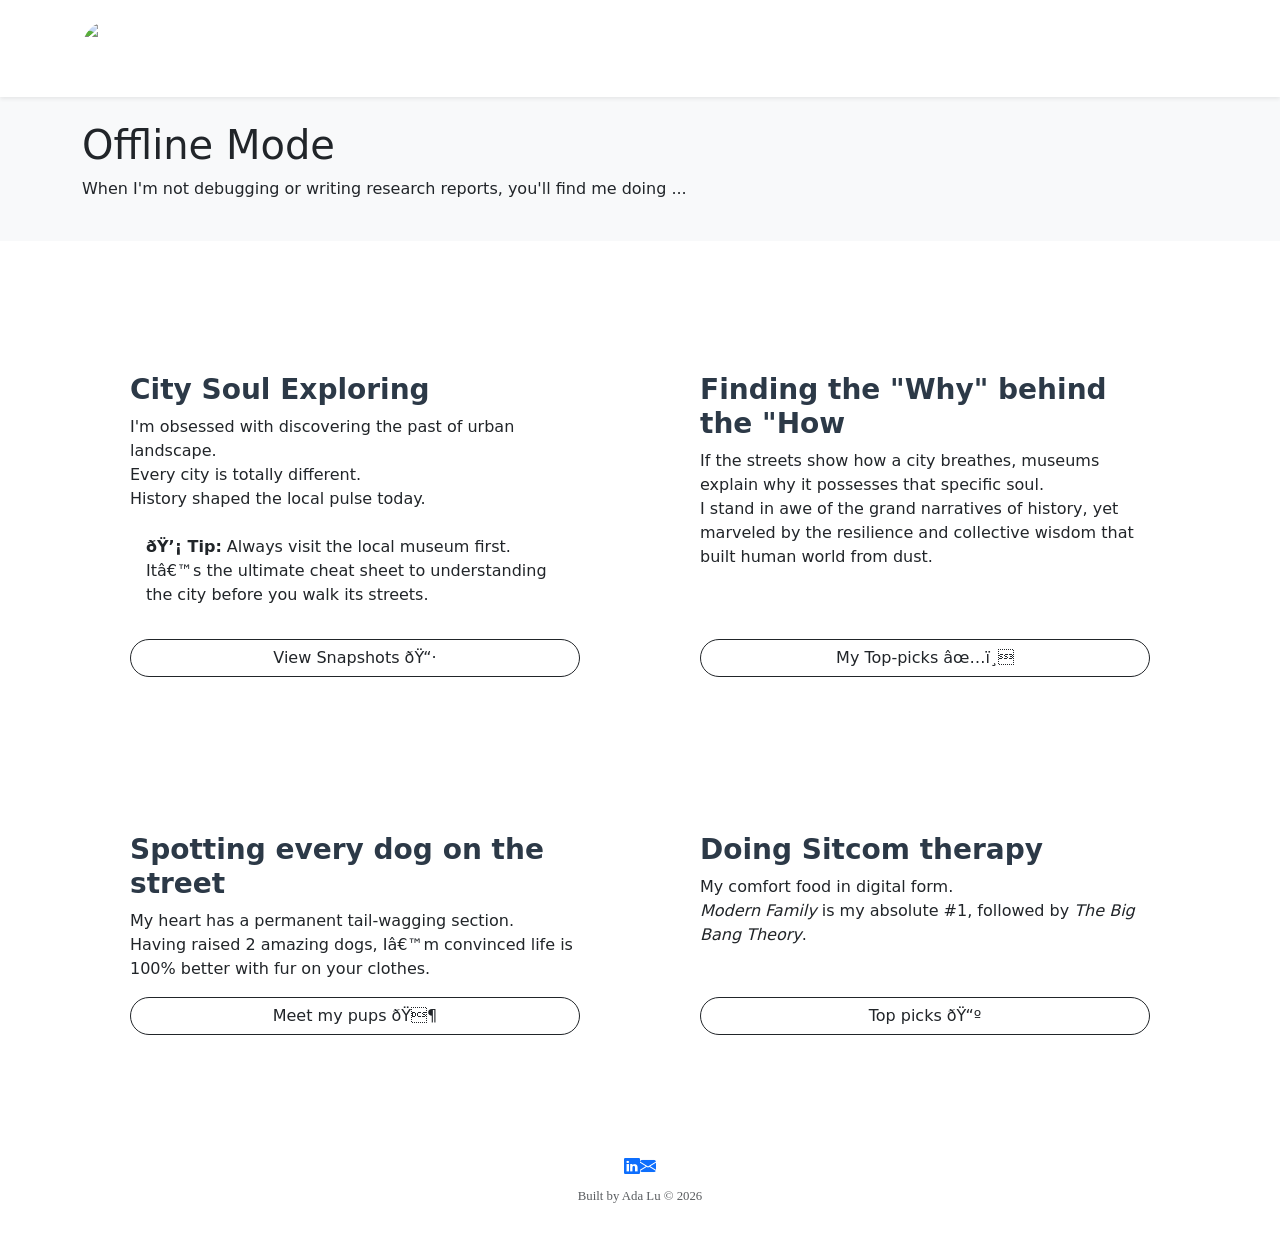
==== hobbies.html @ 808920f4 "init homepage" ====
<!DOCTYPE html>

<html lang="en">
    <head>
        <link href="https://cdn.jsdelivr.net/npm/bootstrap@5.3.8/dist/css/bootstrap.min.css" rel="stylesheet" integrity="sha384-sRIl4kxILFvY47J16cr9ZwB07vP4J8+LH7qKQnuqkuIAvNWLzeN8tE5YBujZqJLB" crossorigin="anonymous">
        <link rel="stylesheet" href="https://cdn.jsdelivr.net/npm/bootstrap-icons@1.13.1/font/bootstrap-icons.min.css">
        <script src="https://cdn.jsdelivr.net/npm/bootstrap@5.3.8/dist/js/bootstrap.bundle.min.js" integrity="sha384-FKyoEForCGlyvwx9Hj09JcYn3nv7wiPVlz7YYwJrWVcXK/BmnVDxM+D2scQbITxI" crossorigin="anonymous"></script>
        <link href="styles.css" rel="stylesheet">
        <title>My Webpage</title>
    </head>
    <body>

        <!-- Set up the navigation bar -->
        <nav class="navbar navbar-expand-lg navbar-dark navbar-color shadow-sm py-3">
            <div class="container">
                <a class="navbar-brand d-flex align-items-center" href="index.html">
                    <img src="photo/personal photo.jpg" alt="Ada's photo" width="55" height="55" class="rounded-circle me-3" style="object-fit: cover;">
                    <span class="fs-5 fw-bold">Ada Lu</span>
                </a>
                <button class="navbar-toggler" type="button" data-bs-toggle="collapse" data-bs-target="#navbarNavAltMarkup" aria-controls="navbarNavAltMarkup" aria-expanded="false" aria-label="Toggle navigation">
                    <span class="navbar-toggler-icon"></span>
                </button>
                <div class="collapse navbar-collapse" id="navbarNavAltMarkup">
                    <div class="navbar-nav ms-auto fs-5">
                        <a class="nav-link px-3 nav-text" aria-current="page" href="index.html">Home</a>
                        <a class="nav-link px-3 nav-text" href="experience.html">Experience</a>
                        <a class="nav-link px-3 nav-text" href="projects.html">Projects</a>
                        <a class="nav-link px-3 nav-text" href="hobbies.html">Hobbies</a>
                    </div>
                </div>
            </div>
        </nav>

        <!-- Header -->
        <section class="bg-light py-4">
            <div class="container text-start">
                <h1 class="name-title">Offline Mode</h1>
                <p class="sub-text">When I'm not debugging or writing research reports, you'll find me doing ...</p></p>
            </div>
        </section>

        <!-- Hobbies -->
        <div class="container mt-5">
            <div class="row g-4">
                <div class="col-md-6">
                    <div class="hobby-card p-5 h-100 color-blue d-flex flex-column justify-content-between">
                        <div>
                            <div class="d-flex justify-content-between align-items-start">
                                <span class="badge hobby-tag">Urban Discoverist</span>
                            </div>

                            <h3 class="mt-3 fw-bold" style="color: #2C3947;">City Soul Exploring</h3>
                            <p class="mb-0">I'm obsessed with discovering the past of urban landscape. </p>
                            <p class="mb-0">Every city is totally different.</p>
                            <p class="mb-0">History shaped the local pulse today.</p>
                            <div class="tip p-3 rounded-3 mt-2">
                            <strong>💡 Tip:</strong> Always visit the local museum first. It’s the ultimate cheat sheet to understanding the city before you walk its streets.
                        </div>
                        </div>

                        <button class="btn btn-outline-dark rounded-pill mt-3 w-fit" data-bs-toggle="modal" data-bs-target="#travelModal">
                            View Snapshots 📷
                        </button>
                    </div>
                </div>

                <div class="col-md-6">
                    <div class="hobby-card p-5 h-100 color-beige d-flex flex-column justify-content-between">
                        <div>
                            <div class="d-flex justify-content-between align-items-start">
                                <span class="badge hobby-tag">Museum Wanderer</span>
                            </div>

                            <h3 class="mt-3 fw-bold" style="color: #2C3947;">Finding the "Why" behind the "How</h3>
                            <p class="mb-0">If the streets show how a city breathes, museums explain why it possesses that specific soul. </p>
                            <p class="mb-0">I stand in awe of the grand narratives of history,
                                yet marveled by the resilience and collective wisdom that built human world from dust.</p>
                        </div>

                        <button class="btn btn-outline-dark rounded-pill mt-3 w-fit" data-bs-toggle="modal" data-bs-target="#museumModal">
                            My Top-picks ✅️
                        </button>
                    </div>
                </div>

                <div class="col-md-6">
                    <div class="hobby-card p-5 h-100 color-grey d-flex flex-column justify-content-between">
                        <div>
                            <div class="d-flex justify-content-between align-items-start">
                                <span class="badge hobby-tag">Dog Whisperer</span>
                            </div>

                            <h3 class="mt-3 fw-bold" style="color: #2C3947;">Spotting every dog on the street</h3>
                            <p class="mb-0">My heart has a permanent tail-wagging section.</p>
                            <p class="mb-0">Having raised 2 amazing dogs, I’m convinced life is 100% better with fur on your clothes.</p>
                        </div>

                        <button class="btn btn-outline-dark rounded-pill mt-3 w-fit" data-bs-toggle="modal" data-bs-target="#dogModal">
                            Meet my pups 🐶
                        </button>
                    </div>
                </div>

                <div class="col-md-6">
                    <div class="hobby-card p-5 h-100 color-light d-flex flex-column justify-content-between">
                        <div>
                            <div class="d-flex justify-content-between align-items-start">
                                <span class="badge hobby-tag">Couch Potato</span>
                            </div>

                            <h3 class="mt-3 fw-bold" style="color: #2C3947;">Doing Sitcom therapy</h3>
                            <p class="mb-0">My comfort food in digital form.</p>
                            <p class="mb-0"><em>Modern Family</em> is my absolute #1, followed by <em>The Big Bang Theory</em>.</p>
                        </div>

                        <button class="btn btn-outline-dark rounded-pill mt-3 w-fit" data-bs-toggle="modal" data-bs-target="#tvModal">
                            Top picks 📺
                        </button>
                    </div>
                </div>
            </div>
        </div>

        <!-- Modal: Photos from traveling -->
        <div class="modal fade" id="travelModal" tabindex="-1" aria-labelledby="travelModalLabel" aria-hidden="true">
            <div class="modal-dialog modal-dialog-centered modal-dialog-scrollable">
                <div class="modal-content">
                    <div class="modal-header">
                        <h1 class="modal-title fs-5" id="travelModalLabel">Recent Travel Logs</h1>
                        <button type="button" class="btn-close" data-bs-dismiss="modal" aria-label="Close"></button>
                    </div>
                    <div class="modal-body">
                        <div class="row g-0">
                            <div class="col-md-6"><img src="photo/travel-street.jpg" class="img-fluid rounded-start-4 modal-img" alt="Street in Lijiang"></div>
                            <div class="col-md-6"><img src="photo/travel-village.jpg" class="img-fluid rounded-end-4 modal-img" alt="Village in Anhui"></div>
                            <div class="col-md-6"><img src="photo/travel-cat.jpg" class="img-fluid rounded-start-4 modal-img" alt="Cat in Dali"></div>
                            <div class="col-md-6"><img src="photo/travel-flower.jpg" class="img-fluid rounded-end-4 modal-img" alt="Flowers in Shanghai"></div>
                            <div class="col-md-6"><img src="photo/travel-mountain.jpg" class="img-fluid rounded-start-4 modal-img" alt="Huang Shan"></div>
                            <div class="col-md-6"><img src="photo/travel-suzhou.jpg" class="img-fluid rounded-end-4 modal-img" alt="Suzhou"></div>
                            <div class="col-md-6"><img src="photo/travel-museum.jpg" class="img-fluid rounded-start-4 modal-img" alt="Ningbo Museum"></div>
                            <div class="col-md-6"><img src="photo/travel-lanting.jpg" class="img-fluid rounded-end-4 modal-img" alt="Lanting in Shaoxing"></div>
                        </div>
                    </div>
                    <div class="modal-footer">
                        <button type="button" class="btn btn-secondary" data-bs-dismiss="modal">Close</button>
                    </div>
                </div>
            </div>
        </div>

        <!-- Modal: Top-pick museums -->
        <div class="modal fade" id="museumModal" tabindex="-1" aria-labelledby="museumModalLabel" aria-hidden="true">
            <div class="modal-dialog modal-dialog-centered modal-dialog-scrollable">
                <div class="modal-content">
                    <div class="modal-header">
                        <h1 class="modal-title fs-5" id="museumModalLabel">My Wishlist for museums</h1>
                        <button type="button" class="btn-close" data-bs-dismiss="modal" aria-label="Close"></button>
                    </div>
                    <div class="modal-body">
                        <ul class="list-group">
                            <li class="list-group-item">
                                <input class="form-check-input me-1" type="checkbox" value="" id="firstCheckbox" checked>
                                <label class="form-check-label" for="firstCheckbox">National Museum of China (Beijing, China)</label>
                            </li>
                            <li class="list-group-item">
                                <input class="form-check-input me-1" type="checkbox" value="" id="secondCheckbox">
                                <label class="form-check-label" for="secondCheckbox">The Palace Museum (Beijing, China)</label>
                            </li>
                            <li class="list-group-item">
                                <input class="form-check-input me-1" type="checkbox" value="" id="thirdCheckbox" checked>
                                <label class="form-check-label" for="thirdCheckbox">Shanghai Museum (Shanghai, China)</label>
                            </li>
                            <li class="list-group-item">
                                <input class="form-check-input me-1" type="checkbox" value="" id="fourthCheckbox" checked>
                                <label class="form-check-label" for="fourthCheckbox">Sanxingdui Museum (Guanghan, China)</label>
                            </li>
                            <li class="list-group-item">
                                <input class="form-check-input me-1" type="checkbox" value="" id="fifthCheckbox" checked>
                                <label class="form-check-label" for="fifthCheckbox">Nanjing City Wall Museum (Nanjing, China)</label>
                            </li>
                            <li class="list-group-item">
                                <input class="form-check-input me-1" type="checkbox" value="" id="sixthCheckbox">
                                <label class="form-check-label" for="sixthCheckbox">China Grand Canal Museum (Yangzhou, China)</label>
                            </li>
                            <li class="list-group-item">
                                <input class="form-check-input me-1" type="checkbox" value="" id="seventhCheckbox" checked>
                                <label class="form-check-label" for="seventhCheckbox">Shanxi History Museum (Xi'an, China)</label>
                            </li>
                            <li class="list-group-item">
                                <input class="form-check-input me-1" type="checkbox" value="" id="eighthCheckbox">
                                <label class="form-check-label" for="eighthCheckbox">Nanyue King Wen's Mausoleum (Guangzhou, China)</label>
                            </li>
                            <li class="list-group-item">
                                <input class="form-check-input me-1" type="checkbox" value="" id="ninthCheckbox">
                                <label class="form-check-label" for="ninthCheckbox">Henan Museum (Zhengzhou, China)</label>
                            </li>
                            <li class="list-group-item">
                                <input class="form-check-input me-1" type="checkbox" value="" id="tenthCheckbox" checked>
                                <label class="form-check-label" for="ninthCheckbox">Xi'an Beilin Museum (Xi'an, China)</label>
                            </li>
                        </ul>

                    </div>
                    <div class="modal-footer">
                        <button type="button" class="btn btn-secondary" data-bs-dismiss="modal">Close</button>
                    </div>
                </div>
            </div>
        </div>

        <!-- Modal: My dogs -->
        <div class="modal fade" id="dogModal" tabindex="-1" aria-labelledby="dogModalLabel" aria-hidden="true">
            <div class="modal-dialog modal-dialog-centered">
                <div class="modal-content">
                    <div class="modal-header">
                        <h1 class="modal-title fs-5" id="dogModalLabel">Meet Xiaoxiao and Tuofu</h1>
                        <button type="button" class="btn-close" data-bs-dismiss="modal" aria-label="Close"></button>
                    </div>
                    <div class="modal-body">
                        <div class="row g-0">
                            <div class="col-md-6"><img src="photo/dog-xiaoxiao.jpg" class="img-fluid rounded-start-4 modal-img" alt="My dog named Xiaoxiao"></div>
                            <div class="col-md-6"><img src="photo/dog-tuofu.jpg" class="img-fluid rounded-end-4 modal-img" alt="My dog named Tuofu"></div>
                        </div>
                    </div>
                    <div class="modal-footer">
                        <button type="button" class="btn btn-secondary" data-bs-dismiss="modal">Close</button>
                    </div>
                </div>
            </div>
        </div>

        <!-- Modal: Sitcoms -->
        <div class="modal fade" id="tvModal" tabindex="-1" aria-labelledby="tvModalLabel" aria-hidden="true">
            <div class="modal-dialog modal-dialog-centered modal-dialog-scrollable">
                <div class="modal-content">
                    <div class="modal-header">
                        <h1 class="modal-title fs-5" id="tvModalLabel">My digital "comfort food"</h1>
                        <button type="button" class="btn-close" data-bs-dismiss="modal" aria-label="Close"></button>
                    </div>
                    <div class="modal-body">
                        <div class="row g-0">
                            <div class="col-md-6"><img src="photo/tv-mf.jpg" class="img-fluid rounded-start-4 modal-img" alt="Modern Famliy"></div>
                            <div class="col-md-6"><img src="photo/tv-tbbt.jpg" class="img-fluid rounded-end-4 modal-img" alt="The Big Bang Theory"></div>
                            <div class="col-md-6"><img src="photo/tv-himym.jpg" class="img-fluid rounded-start-4 modal-img" alt="How I Met Your Mother"></div>
                            <div class="col-md-6"><img src="photo/tv-black-books.jpg" class="img-fluid rounded-end-4 modal-img" alt="Black Books"></div>
                        </div>
                    </div>
                    <div class="modal-footer">
                        <button type="button" class="btn btn-secondary" data-bs-dismiss="modal">Close</button>
                    </div>
                </div>
            </div>
        </div>


        <!-- Footnote -->
        <footer class="container text-center py-4 mt-5">
            <div class="contacts d-flex justify-content-center align-items-center">
                <a href="https://www.linkedin.com/in/jiaoyang-lu-671991167/" target="_blank" class="icon-link" aria-label="LinkedIn">
                    <i class="bi bi-linkedin"></i>
                </a>

                <a href="mailto: adalu723@gmail.com" class="icon-link" aria-label="email">
                    <i class="bi bi-envelope-fill"></i>
                </a>
            </div>

            <p class="mt-3 text-muted" style="font-size: 0.8rem; font-family: Calibri;">
                Built by Ada Lu &copy; 2026
            </p>
        </footer>


    </body>
</html>
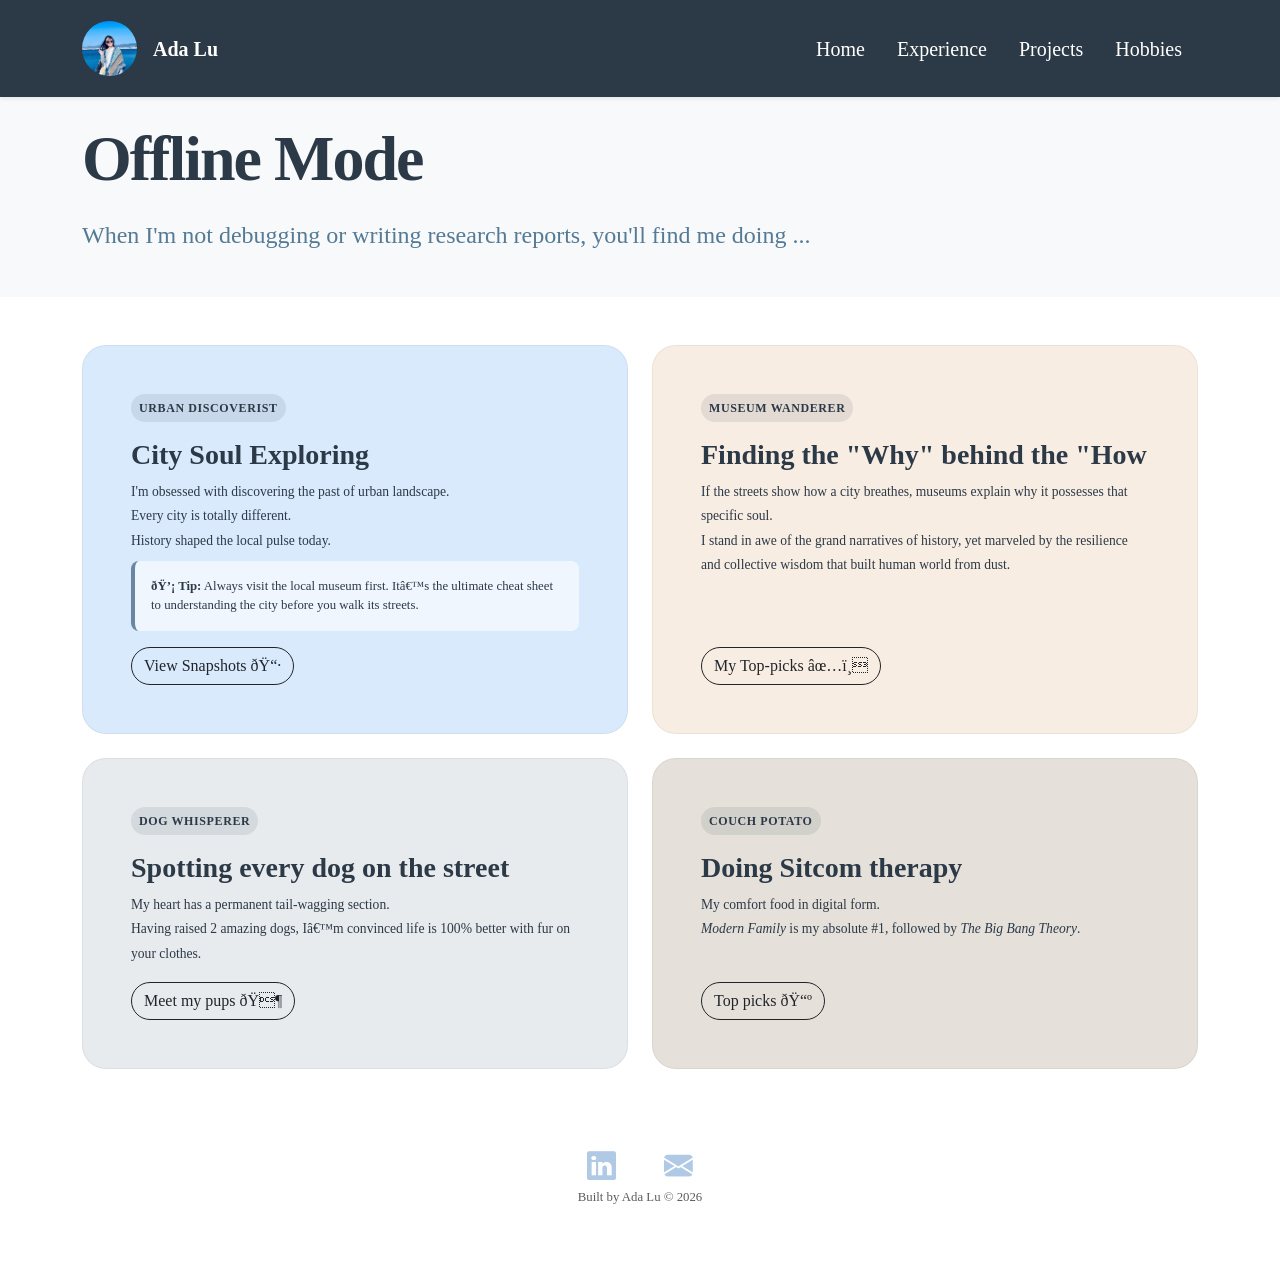
==== commit 2d48adf3: "update hobbies page" ====
--- a/hobbies.html
+++ b/hobbies.html
@@ -239,10 +239,10 @@
                     </div>
                     <div class="modal-body">
                         <div class="row g-0">
-                            <div class="col-md-6"><img src="photo/tv-mf.jpg" class="img-fluid rounded-start-4 modal-img" alt="Modern Famliy"></div>
-                            <div class="col-md-6"><img src="photo/tv-tbbt.jpg" class="img-fluid rounded-end-4 modal-img" alt="The Big Bang Theory"></div>
-                            <div class="col-md-6"><img src="photo/tv-himym.jpg" class="img-fluid rounded-start-4 modal-img" alt="How I Met Your Mother"></div>
-                            <div class="col-md-6"><img src="photo/tv-black-books.jpg" class="img-fluid rounded-end-4 modal-img" alt="Black Books"></div>
+                            <div class="col-md-6"><img src="photo/tv-mf.jpeg" class="img-fluid rounded-start-4 modal-img" alt="Modern Famliy"></div>
+                            <div class="col-md-6"><img src="photo/tv-tbbt.jpeg" class="img-fluid rounded-end-4 modal-img" alt="The Big Bang Theory"></div>
+                            <div class="col-md-6"><img src="photo/tv-himym.jpeg" class="img-fluid rounded-start-4 modal-img" alt="How I Met Your Mother"></div>
+                            <div class="col-md-6"><img src="photo/tv-black-books.png" class="img-fluid rounded-end-4 modal-img" alt="Black Books"></div>
                         </div>
                     </div>
                     <div class="modal-footer">
--- a/styles.css
+++ b/styles.css
@@ -0,0 +1,221 @@
+body {
+    background-color: #fff;
+    font-family: "Calisto MT", Georgia, serif;
+    font-size: 0.85rem;
+    color: #2C3947;
+    line-height: 1.8;
+    margin-bottom: 1.5rem;
+}
+
+.navbar-color {
+    background-color: #2C3947 !important;
+}
+
+.nav-text {
+    color: #fff;
+    transition: color 0.3s ease;
+}
+
+.nav-text:hover {
+    background-color: #EEEEEE !important;
+    color: #2C3947;
+}
+
+.navbar-dark .navbar-nav .nav-link.active {
+    color: #fff !important;
+    font-weight: 600;
+}
+
+.header {
+    background-color: #E8EDF2;
+    margin-bottom: 2rem;
+    padding: 2rem 1rem;
+    text-align: center;
+}
+
+.greeting-text {
+    font-size: 1.4rem;
+    color: #547A95;
+    margin-bottom: 0.8rem;
+}
+
+.name-title {
+    font-size: 4rem;
+    font-weight: 900;
+    letter-spacing: -2px;
+    margin-bottom: 1rem;
+    color: #2C3947;
+}
+
+.sub-text {
+    font-size: 1.5rem;
+    color: #547A95;
+    max-width: 1200px;
+}
+
+.section-title {
+    font-weight: bold;
+    font-size: 1.4rem !important;
+    margin-top: 2rem;
+    margin-bottom: 1.5rem;
+    color: #2C3947;
+}
+
+.highlight-link {
+    text-decoration: none;
+    color: #2C3947;
+    box-shadow: inset 0 -0.5rem 0 0 #E2CCA4;
+    transition: box-shadow 0.2s ease-in-out;
+}
+
+.highlight-link:hover {
+    box-shadow: inset 0 -1.5rem 0 0 #C2A56D;
+    font-weight: bold;
+    color: #fff;
+}
+
+.badge1 {
+    background-color: #D9EAFD !important;
+    font-family: "Consolas", Georgia, serif !important;
+    font-size: 0.85rem !important;
+    color: #111827 !important;
+    padding: 0.4rem 0.6rem;
+    margin-top: 0.2rem;
+}
+
+.badge1:hover {
+    color: #fff !important;
+    background-color: #547A95 !important;
+}
+
+.badge2 {
+    background-color: #F8EDE3 !important;
+    font-family: "Consolas", Georgia, serif !important;
+    font-size: 0.85rem !important;
+    color: #111827 !important;
+    padding: 0.4rem 0.6rem;
+    margin-top: 0.2rem;
+}
+
+.badge2:hover {
+    color: #fff !important;
+    background-color: #C2A56D !important;
+}
+
+.experience-card {
+    padding: 1.5rem;
+    border-radius: 0.5rem;
+    border: 1px solid transparent;
+    transition: all 0.2s ease-in-out;
+}
+
+.experience-card:hover {
+    background-color: #F8F9FA;
+    box-shadow: 0 10px 30px -15px rgba(44, 57, 71, 0.15);
+    border-color: rgba(84, 122, 149, 0.1);
+}
+
+.date-column {
+    font-weight: 600;
+    font-size: 0.85rem;
+    letter-spacing: 0.05rem;
+    margin-top: 0.05rem;
+    padding-left: 1rem;
+}
+
+.role-title {
+    font-weight: bold;
+    font-size: 1.2rem;
+    margin-bottom: 0.5rem;
+}
+
+.arrow {
+    display: inline-block;
+    transition: transform 0.2s ease-out;
+    font-size: 0.8rem;
+}
+
+.arrow:hover {
+    transform: translate(1px, -2.5px);
+    color: #fff;
+}
+
+.experience-desc {
+    font-size: 1rem !important;
+    margin-bottom: 1rem;
+    line-height: 1.6;
+}
+
+.icon-link {
+    font-size: 1.8rem;
+    color: #B0CAE6;
+    margin: 0 1.5rem;
+    text-decoration: none;
+    transition: all 0.3s ease;
+}
+
+.icon-link:hover {
+    color: #2C3947;
+    transform: translate(0, -5px);
+}
+
+.hobby-card {
+    border-radius: 24px;
+    transition: all 0.2s cubic-bezier(0.175, 0.885, 0.32, 1.275);
+    border: 1px solid rgba(0, 0, 0, 0.05);
+    display: flex;
+    flex-direction: column;
+    justify-content: space-between;
+}
+
+.hobby-card:hover {
+    transform: translateY(-5px) scale(1.01);
+    box-shadow: 0 15px 30px rgba(0, 0, 0, 0.1);
+}
+
+.color-blue {
+    background-color: #D9EAFD;
+    color: #2C3947;
+}
+
+.color-beige {
+    background-color: #F8EDE3;
+    color: #2C3947;
+}
+
+.color-light {
+    background-color: #E5E1DA;
+    color: #2C3947;
+}
+
+.color-grey {
+    background-color: #E8EBEE;
+    color: #2C3947;
+}
+
+.hobby-tag {
+    background-color: rgba(44, 57, 71, 0.1);
+    color: #2C3947;
+    font-size: 0.75rem;
+    padding: 0.5rem 0.5rem;
+    border-radius: 60px;
+    text-transform: uppercase;
+    letter-spacing: 0.05em;
+}
+
+.w-fit {
+    width: fit-content;
+}
+
+.modal-img {
+    width: 100%;
+    height: 300px;
+    object-fit: cover;
+}
+
+.tip {
+    background-color: rgba(255, 255, 255, 0.6);
+    font-size: 0.8rem;
+    border-left: 4px solid #6A87A1;
+    line-height: 1.5;
+}
